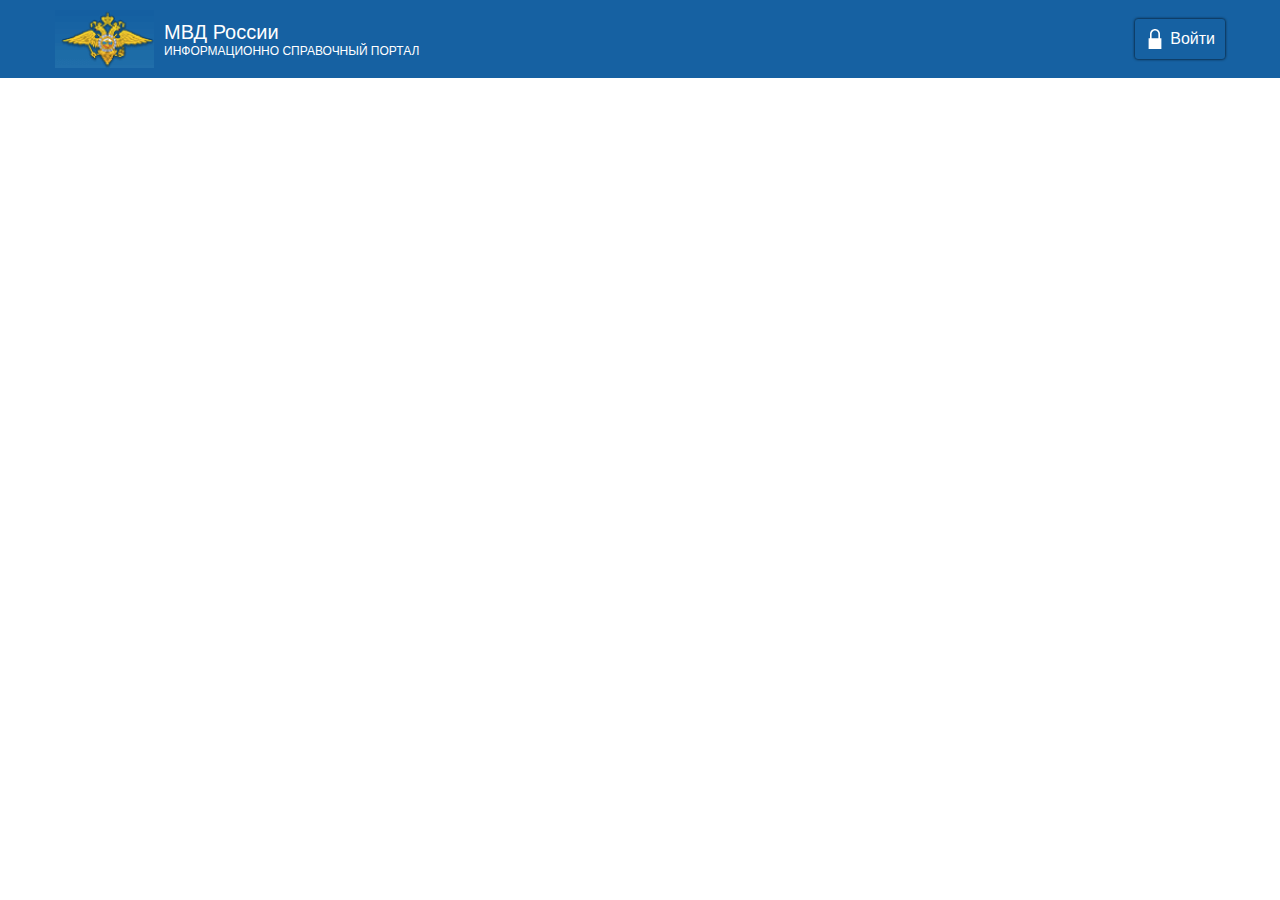
==== index.html @ 8e439f29 "fix bugs gihub pages" ====
<!DOCTYPE html>
<html lang="ru">

<head>
    <meta charset="UTF-8">
    <meta http-equiv="X-UA-Compatible" content="IE=edge">
    <meta name="viewport" content="width=device-width, initial-scale=1.0">
    <link rel="stylesheet" href="assets/css/normilize.css">
    <link rel="stylesheet" href="assets/css/style.css">
    <title>ВИСП МВД</title>
</head>

<body>
    <header class="header">
        <div class="header__container container">
            <div class="header__logo logo">
                <picture class="logo__picture">
                    <img src="assets/img/logo.png" alt="Логотип МВД" class="logo__img">
                </picture>
                <div class="logo__content">
                    <p class="logo__title">МВД России</p>
                    <p class="logo__text">Информационно справочный портал</p>
                </div>
            </div>
            <a href="#" class="header__btn btn-header">
                <img src="assets/img/header/lock.svg" alt="" class="btn-header__icon">
                <span class="btn-header__text">Войти</span>
            </a>
        </div>
    </header>
    <main class="main"></main>
    <footer class="footer"></footer>
</body>

</html>
---- assets/css/normilize.css ----
/*! normalize.css v8.0.1 | MIT License | github.com/necolas/normalize.css */

/* Document
   ========================================================================== */

/**
 * 1. Correct the line height in all browsers.
 * 2. Prevent adjustments of font size after orientation changes in iOS.
 */

 html {
    line-height: 1.15; /* 1 */
    -webkit-text-size-adjust: 100%; /* 2 */
  }
  
  /* Sections
     ========================================================================== */
  
  /**
   * Remove the margin in all browsers.
   */
  
  body {
    margin: 0;
  }
  
  /**
   * Render the `main` element consistently in IE.
   */
  
  main {
    display: block;
  }
  
  /**
   * Correct the font size and margin on `h1` elements within `section` and
   * `article` contexts in Chrome, Firefox, and Safari.
   */
  
  h1 {
    font-size: 2em;
    margin: 0.67em 0;
  }
  
  /* Grouping content
     ========================================================================== */
  
  /**
   * 1. Add the correct box sizing in Firefox.
   * 2. Show the overflow in Edge and IE.
   */
  
  hr {
    box-sizing: content-box; /* 1 */
    height: 0; /* 1 */
    overflow: visible; /* 2 */
  }
  
  /**
   * 1. Correct the inheritance and scaling of font size in all browsers.
   * 2. Correct the odd `em` font sizing in all browsers.
   */
  
  pre {
    font-family: monospace, monospace; /* 1 */
    font-size: 1em; /* 2 */
  }
  
  /* Text-level semantics
     ========================================================================== */
  
  /**
   * Remove the gray background on active links in IE 10.
   */
  
  a {
    background-color: transparent;
  }
  
  /**
   * 1. Remove the bottom border in Chrome 57-
   * 2. Add the correct text decoration in Chrome, Edge, IE, Opera, and Safari.
   */
  
  abbr[title] {
    border-bottom: none; /* 1 */
    text-decoration: underline; /* 2 */
    text-decoration: underline dotted; /* 2 */
  }
  
  /**
   * Add the correct font weight in Chrome, Edge, and Safari.
   */
  
  b,
  strong {
    font-weight: bolder;
  }
  
  /**
   * 1. Correct the inheritance and scaling of font size in all browsers.
   * 2. Correct the odd `em` font sizing in all browsers.
   */
  
  code,
  kbd,
  samp {
    font-family: monospace, monospace; /* 1 */
    font-size: 1em; /* 2 */
  }
  
  /**
   * Add the correct font size in all browsers.
   */
  
  small {
    font-size: 80%;
  }
  
  /**
   * Prevent `sub` and `sup` elements from affecting the line height in
   * all browsers.
   */
  
  sub,
  sup {
    font-size: 75%;
    line-height: 0;
    position: relative;
    vertical-align: baseline;
  }
  
  sub {
    bottom: -0.25em;
  }
  
  sup {
    top: -0.5em;
  }
  
  /* Embedded content
     ========================================================================== */
  
  /**
   * Remove the border on images inside links in IE 10.
   */
  
  img {
    border-style: none;
  }
  
  /* Forms
     ========================================================================== */
  
  /**
   * 1. Change the font styles in all browsers.
   * 2. Remove the margin in Firefox and Safari.
   */
  
  button,
  input,
  optgroup,
  select,
  textarea {
    font-family: inherit; /* 1 */
    font-size: 100%; /* 1 */
    line-height: 1.15; /* 1 */
    margin: 0; /* 2 */
  }
  
  /**
   * Show the overflow in IE.
   * 1. Show the overflow in Edge.
   */
  
  button,
  input { /* 1 */
    overflow: visible;
  }
  
  /**
   * Remove the inheritance of text transform in Edge, Firefox, and IE.
   * 1. Remove the inheritance of text transform in Firefox.
   */
  
  button,
  select { /* 1 */
    text-transform: none;
  }
  
  /**
   * Correct the inability to style clickable types in iOS and Safari.
   */
  
  button,
  [type="button"],
  [type="reset"],
  [type="submit"] {
    -webkit-appearance: button;
  }
  
  /**
   * Remove the inner border and padding in Firefox.
   */
  
  button::-moz-focus-inner,
  [type="button"]::-moz-focus-inner,
  [type="reset"]::-moz-focus-inner,
  [type="submit"]::-moz-focus-inner {
    border-style: none;
    padding: 0;
  }
  
  /**
   * Restore the focus styles unset by the previous rule.
   */
  
  button:-moz-focusring,
  [type="button"]:-moz-focusring,
  [type="reset"]:-moz-focusring,
  [type="submit"]:-moz-focusring {
    outline: 1px dotted ButtonText;
  }
  
  /**
   * Correct the padding in Firefox.
   */
  
  fieldset {
    padding: 0.35em 0.75em 0.625em;
  }
  
  /**
   * 1. Correct the text wrapping in Edge and IE.
   * 2. Correct the color inheritance from `fieldset` elements in IE.
   * 3. Remove the padding so developers are not caught out when they zero out
   *    `fieldset` elements in all browsers.
   */
  
  legend {
    box-sizing: border-box; /* 1 */
    color: inherit; /* 2 */
    display: table; /* 1 */
    max-width: 100%; /* 1 */
    padding: 0; /* 3 */
    white-space: normal; /* 1 */
  }
  
  /**
   * Add the correct vertical alignment in Chrome, Firefox, and Opera.
   */
  
  progress {
    vertical-align: baseline;
  }
  
  /**
   * Remove the default vertical scrollbar in IE 10+.
   */
  
  textarea {
    overflow: auto;
  }
  
  /**
   * 1. Add the correct box sizing in IE 10.
   * 2. Remove the padding in IE 10.
   */
  
  [type="checkbox"],
  [type="radio"] {
    box-sizing: border-box; /* 1 */
    padding: 0; /* 2 */
  }
  
  /**
   * Correct the cursor style of increment and decrement buttons in Chrome.
   */
  
  [type="number"]::-webkit-inner-spin-button,
  [type="number"]::-webkit-outer-spin-button {
    height: auto;
  }
  
  /**
   * 1. Correct the odd appearance in Chrome and Safari.
   * 2. Correct the outline style in Safari.
   */
  
  [type="search"] {
    -webkit-appearance: textfield; /* 1 */
    outline-offset: -2px; /* 2 */
  }
  
  /**
   * Remove the inner padding in Chrome and Safari on macOS.
   */
  
  [type="search"]::-webkit-search-decoration {
    -webkit-appearance: none;
  }
  
  /**
   * 1. Correct the inability to style clickable types in iOS and Safari.
   * 2. Change font properties to `inherit` in Safari.
   */
  
  ::-webkit-file-upload-button {
    -webkit-appearance: button; /* 1 */
    font: inherit; /* 2 */
  }
  
  /* Interactive
     ========================================================================== */
  
  /*
   * Add the correct display in Edge, IE 10+, and Firefox.
   */
  
  details {
    display: block;
  }
  
  /*
   * Add the correct display in all browsers.
   */
  
  summary {
    display: list-item;
  }
  
  /* Misc
     ========================================================================== */
  
  /**
   * Add the correct display in IE 10+.
   */
  
  template {
    display: none;
  }
  
  /**
   * Add the correct display in IE 10.
   */
  
  [hidden] {
    display: none;
  }
---- assets/css/style.css ----
/* Обнулние стилей */
* {
    padding: 0;
    margin: 0;
    border: 0;
}

*,
*:before,
*:after {
    -moz-box-sizing: border-box;
    -webkit-box-sizing: border-box;
    box-sizing: border-box;
}

:focus,
:active {
    outline: none;
}

a:focus,
a:active {
    outline: none;
}

nav,
footer,
header,
aside {
    display: block;
}

html,
body {
    height: 100%;
    width: 100%;
    font-size: 100%;
    line-height: 1;
    font-size: 16px;
    -ms-text-size-adjust: 100%;
    -moz-text-size-adjust: 100%;
    -webkit-text-size-adjust: 100%;
}

input,
button,
textarea {
    font-family: inherit;
}

input::-ms-clear {
    display: none;
}

button {
    cursor: pointer;
    background-color: transparent;
}

button::-moz-focus-inner {
    padding: 0;
    border: 0;
}

a,
a:visited {
    text-decoration: none;
}

ul li {
    list-style: none;
}

img {
    vertical-align: top;
    max-width: 100%;
}

h1,
h2,
h3,
h4,
h5,
h6 {
    font-size: inherit;
    font-weight: 400;
    margin: 0;
}

input::-webkit-input-placeholder {
    opacity: 1;
    transition: opacity 0.2s ease;
}

input::-moz-placeholder {
    opacity: 1;
    transition: opacity 0.2s ease;
}

input:-moz-placeholder {
    opacity: 1;
    transition: opacity 0.2s ease;
}

input:-ms-input-placeholder {
    opacity: 1;
    transition: opacity 0.2s ease;
}

input:focus::-webkit-input-placeholder {
    opacity: 0;
    transition: opacity 0.2s ease;
}

input:focus::-moz-placeholder {
    opacity: 0;
    transition: opacity 0.2s ease;
}

input:focus:-moz-placeholder {
    opacity: 0;
    transition: opacity 0.2s ease;
}

input:focus:-ms-input-placeholder {
    opacity: 0;
    transition: opacity 0.2s ease;
}

/* glob */
body {
    font-family: sans-serif;
    min-width: 320px;
}

.container {
    max-width: 1200px;
    padding: 0 15px;
    margin: 0 auto;
}

/* header */
.header {
    background-color: #1661A2;
    padding: 10px 0;
}

.header__container {
    display: flex;
    align-items: center;
    justify-content: space-between;
}

.header__logo {
    margin-right: 20px;
}

.logo {
    display: flex;
    align-items: center;
}

.logo__picture {
    margin-right: 10px;
}

.logo__title {
    font-size: 20px;
    line-height: 120%;
    color: #fff;
    font-weight: 500;
}

.logo__text {
    font-size: 12px;
    font-weight: 300;
    line-height: 120%;
    text-transform: uppercase;
    color: #fff;
}

.btn-header {
    display: flex;
    align-items: center;
    border-radius: 3px;
    background-color: #1661A2;
    box-shadow: 0px 0px 3px #000;
    padding: 10px;
}

.btn-header__icon {
    width: 20px;
    height: 20px;
    margin-right: 5px;
}

.btn-header__text {
    font-size: 16px;
    line-height: 120%;
    color: #fff;
}
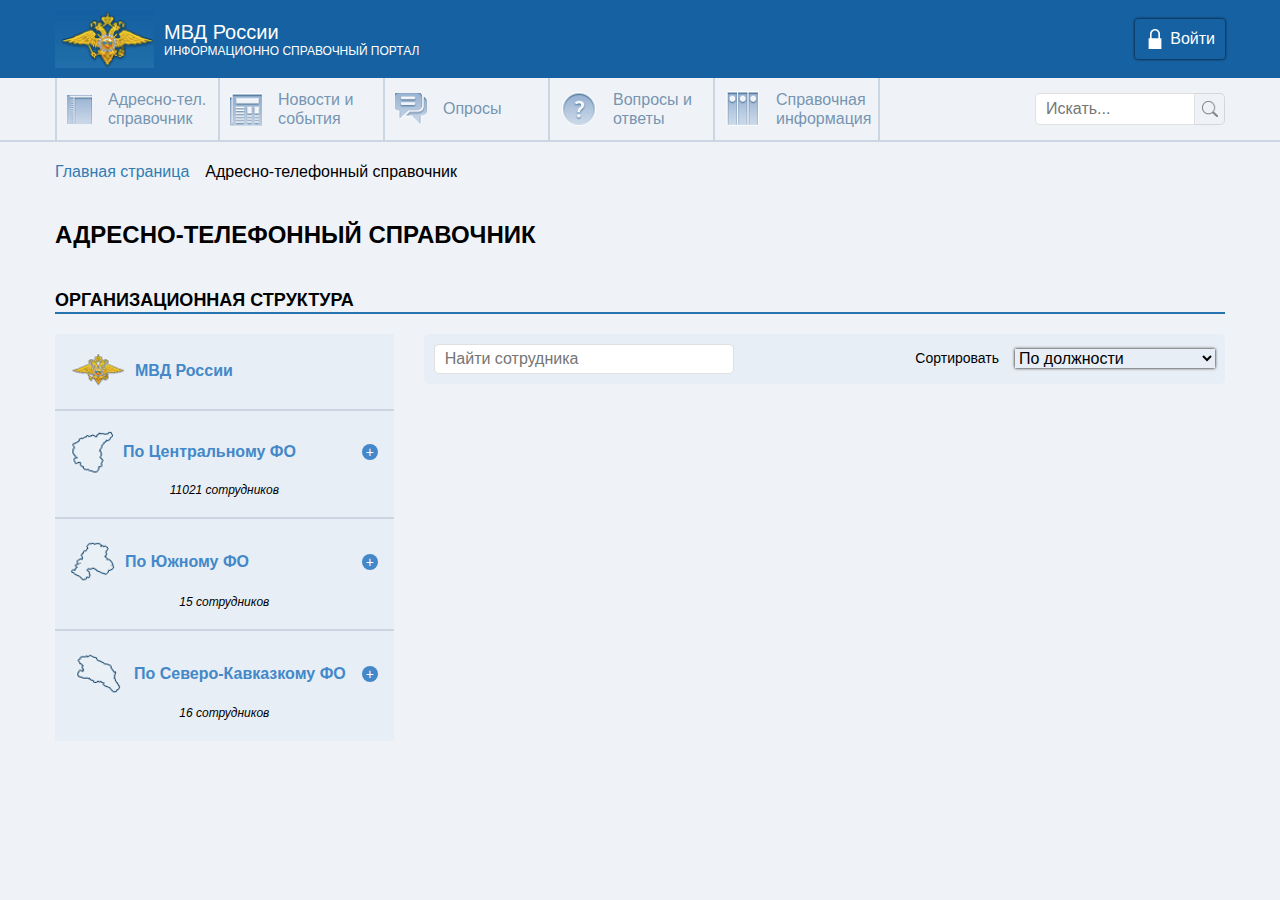
==== commit 3b9e7343: "page guide" ====
--- a/index.html
+++ b/index.html
@@ -12,22 +12,150 @@
 
 <body>
     <header class="header">
-        <div class="header__container container">
-            <div class="header__logo logo">
-                <picture class="logo__picture">
-                    <img src="assets/img/logo.png" alt="Логотип МВД" class="logo__img">
-                </picture>
-                <div class="logo__content">
-                    <p class="logo__title">МВД России</p>
-                    <p class="logo__text">Информационно справочный портал</p>
+        <div class="header__top">
+            <div class="header__top-container container">
+                <div class="header__logo logo">
+                    <picture class="logo__picture">
+                        <img src="assets/img/logo.png" alt="Логотип МВД" class="logo__img">
+                    </picture>
+                    <div class="logo__content">
+                        <p class="logo__title">МВД России</p>
+                        <p class="logo__text">Информационно справочный портал</p>
+                    </div>
+                </div>
+                <a href="#" class="header__btn btn-header">
+                    <img src="assets/img/header/lock.svg" alt="" class="btn-header__icon">
+                    <span class="btn-header__text">Войти</span>
+                </a>
+            </div>
+        </div>
+        <div class="header__bottom">
+            <div class="header__bottom-container container">
+                <nav class="header__nav">
+                    <ul class="header__menu">
+                        <li class="header__menu-item">
+                            <a href="" class="header__menu-link">
+                                <img src="assets/img/header/guide.png" alt="" class="header__menu-link-icon">
+                                <span class="header__menu-link-text">Адресно-тел. справочник</span>
+                            </a>
+                        </li>
+                        <li class="header__menu-item">
+                            <a href="" class="header__menu-link">
+                                <img src="assets/img/header/news.png" alt="" class="header__menu-link-icon">
+                                <span class="header__menu-link-text">Новости и события</span>
+                            </a>
+                        </li>
+                        <li class="header__menu-item">
+                            <a href="" class="header__menu-link">
+                                <img src="assets/img/header/surveys.png" alt="" class="header__menu-link-icon">
+                                <span class="header__menu-link-text">Опросы</span>
+                            </a>
+                        </li>
+                        <li class="header__menu-item">
+                            <a href="" class="header__menu-link">
+                                <img src="assets/img/header/faq.png" alt="" class="header__menu-link-icon">
+                                <span class="header__menu-link-text">Вопросы и ответы</span>
+                            </a>
+                        </li>
+                        <li class="header__menu-item">
+                            <a href="" class="header__menu-link">
+                                <img src="assets/img/header/info.png" alt="" class="header__menu-link-icon">
+                                <span class="header__menu-link-text">Справочная информация</span>
+                            </a>
+                        </li>
+                    </ul>
+                </nav>
+                <div class="header__search search">
+                    <input placeholder="Искать..." type="text" class="search__input">
+                    <button class="search__button">
+                        <img width="16" height="16" src="assets/img/header/search.png" alt="">
+                    </button>
                 </div>
             </div>
-            <a href="#" class="header__btn btn-header">
-                <img src="assets/img/header/lock.svg" alt="" class="btn-header__icon">
-                <span class="btn-header__text">Войти</span>
-            </a>
         </div>
     </header>
+
+    <div class="bradcrumbs">
+        <div class="bradcrumbs__container container">
+            <ul class="bradcrumbs__list">
+                <li class="bradcrumbs__item">
+                    <a href="" class="bradcrumbs__link">Главная страница</a>
+                </li>
+                <li class="bradcrumbs__item">
+                    <a href="" class="bradcrumbs__link active">Адресно-телефонный справочник</a>
+                </li>
+            </ul>
+        </div>
+    </div>
+
+    <section class="guide">
+        <div class="guide__container container">
+            <h1 class="guide__title page-title">
+                Адресно-телефонный справочник
+            </h1>
+            <h2 class="guide__section-title sub-title">
+                Организационная структура
+            </h2>
+            <div class="guide__wrapper">
+                <ul class="guide__menu">
+                    <li class="guide__menu-item">
+                        <button class="guide__menu-btn">
+                            <span class="guide__menu-btn-top">
+                                <img src="assets/img/guide/mvd-logo.png" alt="" class="guide__menu-btn-img">
+                                <span class="guide__menu-btn-text">МВД России</span>
+                            </span>
+                        </button>
+                    </li>
+                    <li class="guide__menu-item">
+                        <button class="guide__menu-btn">
+                            <span class="guide__menu-btn-top">
+                                <img src="assets/img/guide/menu-item-1.png" alt="" class="guide__menu-btn-img">
+                                <span class="guide__menu-btn-text">По Центральному ФО</span>
+                                <span class="guide__menu-btn-plus">+</span>
+                            </span>
+                            <span class="guide__menu-btn-workers">11021 сотрудников</span>
+                        </button>
+                    </li>
+                    <li class="guide__menu-item">
+                        <button class="guide__menu-btn">
+                            <span class="guide__menu-btn-top">
+                                <img src="assets/img/guide/menu-item-2.png" alt="" class="guide__menu-btn-img">
+                                <span class="guide__menu-btn-text">По Южному ФО</span>
+                                <span class="guide__menu-btn-plus">+</span>
+                            </span>
+                            <span class="guide__menu-btn-workers">15 сотрудников</span>
+                        </button>
+                    </li>
+                    <li class="guide__menu-item">
+                        <button class="guide__menu-btn">
+                            <span class="guide__menu-btn-top">
+                                <img src="assets/img/guide/menu-item-3.png" alt="" class="guide__menu-btn-img">
+                                <span class="guide__menu-btn-text">По Северо-Кавказкому ФО</span>
+                                <span class="guide__menu-btn-plus">+</span>
+                            </span>
+                            <span class="guide__menu-btn-workers">16 сотрудников</span>
+                        </button>
+                    </li>
+                </ul>
+                <div class="guide__search">
+                    <div class="guide__search-top">
+                        <input placeholder="Найти сотрудника" type="text" class="guide__search-input">
+                        <div class="guide__search-sort">
+                            <p class="guide__search-sort-text">
+                                Сортировать
+                            </p>
+                            <select class="guide__search-sort-select">
+                                <option value="По должности">По должности</option>
+                                <option value="По должности">По алфавиту</option>
+                                <option value="По должности">По городу</option>
+                            </select>
+                        </div>
+                    </div>
+                </div>
+            </div>
+        </div>
+    </section>
+
     <main class="main"></main>
     <footer class="footer"></footer>
 </body>
--- a/assets/css/style.css
+++ b/assets/css/style.css
@@ -131,6 +131,7 @@
 body {
     font-family: sans-serif;
     min-width: 320px;
+    background-color: #EFF3F8;
 }
 
 .container {
@@ -139,16 +140,40 @@
     margin: 0 auto;
 }
 
+.page-title {
+    font-size: 24px;
+    line-height: 120%;
+    font-weight: 600;
+    text-transform: uppercase;
+}
+
+.sub-title {
+    font-size: 18px;
+    line-height: 120%;
+    font-weight: 600;
+    text-transform: uppercase;
+}
+
 /* header */
 .header {
+    border-bottom: 2px solid rgba(119, 149, 177, .3);
+    margin-bottom: 20px;
+}
+
+.header__top {
     background-color: #1661A2;
     padding: 10px 0;
 }
 
-.header__container {
+.header__top-container {
     display: flex;
     align-items: center;
     justify-content: space-between;
+}
+
+.header__bottom-container {
+    display: flex;
+    align-items: center;
 }
 
 .header__logo {
@@ -198,4 +223,211 @@
     font-size: 16px;
     line-height: 120%;
     color: #fff;
+}
+
+.header__nav {
+    margin-right: 20px;
+    flex-grow: 1;
+}
+
+.header__menu {
+    display: flex;
+}
+
+.header__menu-item {
+    border-right: 2px solid rgba(119, 149, 177, .3);
+    width: 165px;
+}
+
+.header__menu-item:first-child {
+    border-left: 2px solid rgba(119, 149, 177, .3);
+}
+
+.header__menu-link {
+    padding: 10px;
+    display: flex;
+    align-items: center;
+    height: 100%;
+}
+
+.header__menu-link-icon {
+    margin-right: 16px;
+}
+
+.header__menu-link-text {
+    font-size: 16px;
+    line-height: 120%;
+    color: #7795B1;
+}
+
+.search {
+    display: flex;
+}
+
+.search__input {
+    font-size: 16px;
+    line-height: 120%;
+    padding: 5px 10px;
+    width: 160px;
+    border-radius: 5px 0 0 5px;
+    border: 1px solid rgba(153, 153, 153, .3);
+}
+
+.search__button {
+    border-radius: 0 5px 5px 0;
+    border: 1px solid rgba(153, 153, 153, .3);
+    border-left: none;
+}
+
+.search__button {
+    width: 30px;
+    display: flex;
+    align-items: center;
+    justify-content: center;
+}
+
+/* bradcrumbs */
+.bradcrumbs {
+    margin-bottom: 40px;
+}
+
+.bradcrumbs__list {
+    display: flex;
+    align-items: center;
+}
+
+.bradcrumbs__item {
+    margin-right: 16px;
+}
+
+.bradcrumbs__link {
+    font-size: 16px;
+    line-height: 120%;
+    color: #337BB2;
+    display: flex;
+}
+
+.bradcrumbs__link.active {
+    color: #000;
+    pointer-events: none;
+}
+
+/* guide */
+.guide__title {
+    margin-bottom: 40px;
+}
+
+.guide__section-title {
+    border-bottom: 2px solid #2773AE;
+    margin-bottom: 20px;
+}
+
+.guide__wrapper {
+    display: flex;
+}
+
+.guide__menu {
+    max-width: 400px;
+    margin-right: 30px;
+}
+
+.guide__menu-btn {
+    display: flex;
+    flex-direction: column;
+    padding: 20px 16px;
+    width: 100%;
+    background-color: #E8EEF5;
+}
+
+.guide__menu-item {
+    border-bottom: 2px solid rgba(119, 149, 177, .3);
+}
+
+.guide__menu-item:last-child {
+    border: none;
+}
+
+.guide__menu-btn-top {
+    display: flex;
+    align-items: center;
+    width: 100%;
+}
+
+.guide__menu-btn-img {
+    margin-right: 10px;
+}
+
+.guide__menu-btn-text {
+    font-size: 16px;
+    line-height: 120%;
+    font-weight: 600;
+    color: #4388C9;
+    flex-grow: 1;
+    text-align: left;
+    margin-right: 16px;
+}
+
+.guide__menu-btn-plus {
+    width: 16px;
+    height: 16px;
+    display: flex;
+    align-items: center;
+    justify-content: center;
+    color: #fff;
+    border-radius: 50%;
+    background-color: #4388C9;
+    line-height: 1;
+    font-size: 14px;
+}
+
+.guide__menu-btn-workers {
+    margin-top: 10px;
+    font-size: 12px;
+    line-height: 120%;
+    font-style: italic;
+}
+
+.guide__search {
+    flex-grow: 1;
+}
+
+.guide__search-top {
+    padding: 10px;
+    border-radius: 5px;
+    display: flex;
+    align-items: center;
+    justify-content: space-between;
+    background-color: #E8EEF5;
+}
+
+.guide__search-sort {
+    display: flex;
+    align-items: center;
+}
+
+.guide__search-input {
+    height: 30px;
+    border: 1px solid rgba(153, 153, 153, .3);
+    border-radius: 5px;
+    min-width: 300px;
+    padding: 0 10px;
+    font-size: 16px;
+    line-height: 120%;
+}
+
+.guide__search-sort-text {
+    font-size: 14px;
+    font-weight: 500;
+    line-height: 120%;
+    margin-right: 16px;
+}
+
+.guide__search-sort-select {
+    background-color: #E8EEF5;
+    cursor: pointer;
+    box-shadow: 0px 0px 3px #000;
+    font-size: 16px;
+    line-height: 120%;
+    font-weight: 500;
+    min-width: 200px;
 }